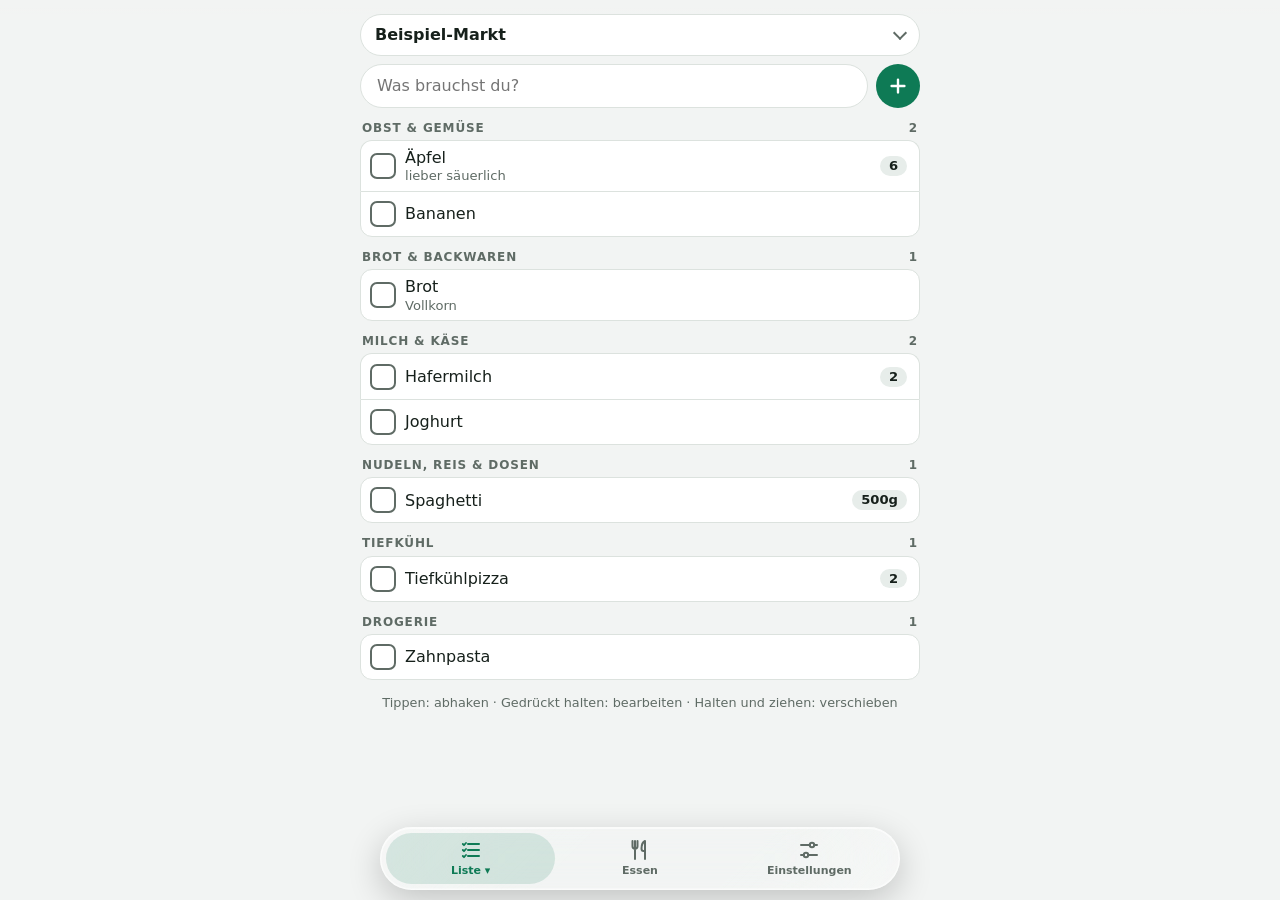
==== index.html @ c5e9ad8a "Weiter geordnet: listen.js, kategorien.js, geschaefte.js aus oberflaeche/ansichten/gesten (nur versc" ====
<!doctype html>
<html lang="de">
<head>
<meta charset="utf-8">
<meta name="viewport" content="width=device-width, initial-scale=1, viewport-fit=cover">
<title>Einkaufsroute</title>
<meta name="theme-color" content="#F2F4F3" media="(prefers-color-scheme: light)">
<meta name="theme-color" content="#0D110F" media="(prefers-color-scheme: dark)">
<meta name="apple-mobile-web-app-capable" content="yes">
<meta name="mobile-web-app-capable" content="yes">
<meta name="apple-mobile-web-app-title" content="Einkauf">
<meta name="apple-mobile-web-app-status-bar-style" content="default">
<link rel="manifest" href="manifest.webmanifest">
<link rel="apple-touch-icon" href="icon-180.png">
<link rel="icon" href="icon.svg" type="image/svg+xml">
<link rel="stylesheet" href="style.css">
<script>/* Darstellung (Hell/Dunkel) sofort setzen, damit nichts aufblitzt */ try { var t = localStorage.getItem("ek_theme"); if (t === "light" || t === "dark") document.documentElement.dataset.theme = t; var a = localStorage.getItem("ek_accent"), r = document.documentElement; if (a) r.dataset.accent = a; if (a === "custom") { var c = JSON.parse(localStorage.getItem("ek_accent_c")); r.style.setProperty("--cust-l", c.l); r.style.setProperty("--cust-d", c.d); r.style.setProperty("--cust-od", c.od); } } catch (e) {}</script>
</head>
<body>
<div id="topcover" aria-hidden="true"></div>
<div class="wrap"><main id="view"></main></div>
<div id="pages"></div>
<nav id="tabbar" aria-label="Bereiche"></nav>
<dialog id="dlg"></dialog>
<!-- Programm in mehreren Dateien. Reihenfolge ist wichtig: grund.js zuerst, start.js als letzte App-Datei, danach sync.js -->
<script src="js/grund.js"></script>
<script src="js/ansichten.js"></script>
<script src="js/oberflaeche.js"></script>
<script src="js/listen.js"></script>
<script src="js/kategorien.js"></script>
<script src="js/geschaefte.js"></script>
<script src="js/gesten.js"></script>
<script src="js/ereignisse.js"></script>
<script src="js/essen.js"></script>
<script src="js/bedienung.js"></script>
<script src="js/listentypen.js"></script>
<script src="js/gruppen.js"></script>
<script src="js/start.js"></script>
<script src="sync.js"></script>
</body>
</html>
---- style.css ----
/* Layout: eine schmale Spalte für das iPhone (375 pt breit). Unten die schwebende Leiste (Liste | Essen | Einstellungen).
   Farben: neutrale Flächen, Grün als Akzent. Hell/Dunkel folgt dem iPhone oder dem Schalter in Einstellungen → Darstellung
   (setzt data-theme="light"/"dark" auf <html>). Bei Farbänderungen auch THEME_BG in app.js und theme-color in index.html anpassen. */
:root {
  --bg: #F2F4F3;
  --surface: #FFFFFF;
  --ink: #16201B;
  --muted: #5F6B65;
  --line: #DCE2DE;
  --soft: #E7EDEA;
  --accent: #0E7A55;
  --on-accent: #FFFFFF;
  --warn: #B3361E;
  --glass: rgba(255, 255, 255, .72);
  --glass-line: rgba(255, 255, 255, .6);
  --font-ui: system-ui, -apple-system, "Segoe UI", Roboto, sans-serif;
  --font-display: ui-rounded, "SF Pro Rounded", system-ui, -apple-system, "Segoe UI", sans-serif;
  --r: 14px;
}
@media (prefers-color-scheme: dark) {
  :root:not([data-theme="light"]) {
    --bg: #0D110F; --surface: #171C19; --ink: #E9EFEB; --muted: #93A29A;
    --line: #29312D; --soft: #1F2622; --accent: #4CD49B; --on-accent: #04261A; --warn: #FF8A72;
    --glass: rgba(30, 36, 33, .66); --glass-line: rgba(255, 255, 255, .08);
    color-scheme: dark;
  }
}
:root[data-theme="dark"] {
  --bg: #0D110F; --surface: #171C19; --ink: #E9EFEB; --muted: #93A29A;
  --line: #29312D; --soft: #1F2622; --accent: #4CD49B; --on-accent: #04261A; --warn: #FF8A72;
  --glass: rgba(30, 36, 33, .66); --glass-line: rgba(255, 255, 255, .08);
  color-scheme: dark;
}

* { box-sizing: border-box; }
body {
  margin: 0;
  background: var(--bg);
  color: var(--ink);
  font: 16px/1.35 var(--font-ui);
  padding-inline: max(16px, env(safe-area-inset-left, 0px)) max(16px, env(safe-area-inset-right, 0px));
  padding-block: calc(env(safe-area-inset-top, 0px) + 12px) calc(28px + env(safe-area-inset-bottom, 0px));
  -webkit-tap-highlight-color: transparent;
}
/* Oberer Rand (Uhrzeit, Akku): eine feste Fläche in Hintergrundfarbe, damit die Liste beim Scrollen
   nicht unter der Statusleiste durchläuft und dort verschwommen wirkt. Unten blendet sie weich aus. */
#topcover {
  position: fixed; top: 0; left: 0; right: 0; z-index: 30; pointer-events: none;
  height: calc(env(safe-area-inset-top, 0px) + 14px);
  background: linear-gradient(var(--bg) calc(100% - 6px), transparent);
}
.wrap { max-width: 560px; margin: 0 auto; }
h2 { font: 700 1.25rem var(--font-display); margin: 0; }
button, input, select { font: inherit; color: inherit; }
button { cursor: pointer; }
:focus-visible { outline: 3px solid var(--accent); outline-offset: 2px; }

/* Kopfzeile der Liste */
.bar { display: flex; align-items: center; gap: 8px; padding: 2px 0 8px; }
.pill {
  flex: 1; min-width: 0; display: flex; align-items: center; gap: 8px; text-align: left;
  background: var(--surface); border: 1px solid var(--line); border-radius: 999px; padding: 9px 14px; font-weight: 600;
}
.pill span { flex: 1; min-width: 0; overflow: hidden; text-overflow: ellipsis; white-space: nowrap; }
.pill::after { content: ""; width: 8px; height: 8px; border-right: 2px solid var(--muted); border-bottom: 2px solid var(--muted); transform: translateY(-2px) rotate(45deg); flex: none; }
.iconbtn {
  width: 42px; height: 42px; flex: none; display: grid; place-items: center; border-radius: 999px;
  background: var(--surface); border: 1px solid var(--line); color: var(--ink);
}
.iconbtn svg, .plus svg { display: block; }

/* Eingabe */
.add { display: flex; gap: 8px; margin: 0 0 4px; }
.add input {
  flex: 1; min-width: 0; font-size: 16px; background: var(--surface); border: 1.5px solid var(--line);
  border-radius: 999px; padding: 10px 16px;
}
.plus { width: 44px; height: 44px; flex: none; border: 0; border-radius: 999px; background: var(--accent); color: var(--on-accent); display: grid; place-items: center; }

/* Liste: Gruppenkopf als dünne Zeile, Zeilen ohne eigene Karten */
.grp { display: flex; align-items: center; gap: 8px; margin: 12px 2px 4px; font-size: .75rem; text-transform: uppercase; letter-spacing: .07em; color: var(--muted); font-weight: 700; }
.grp .gname { flex: 1; min-width: 0; overflow: hidden; text-overflow: ellipsis; white-space: nowrap; }
.grpbtn { width: 100%; background: none; border: 0; padding: 0; text-align: left; font-family: inherit; }
.grpbtn .nozone { color: var(--accent); text-transform: none; letter-spacing: 0; font-size: .8rem; font-weight: 600; }
.grp .cnt { font-variant-numeric: tabular-nums; font-weight: 600; }
.badge {
  display: inline-grid; place-items: center; min-width: 20px; height: 20px; padding: 0 5px; border-radius: 10px;
  background: var(--accent); color: var(--on-accent); font-size: .72rem; font-weight: 700; letter-spacing: 0; font-variant-numeric: tabular-nums;
}
.badge.none { background: var(--line); color: var(--muted); }
.rows { list-style: none; margin: 0; padding: 0; background: var(--surface); border-radius: 12px; border: 1px solid var(--line); overflow: hidden; }
.row {
  display: flex; align-items: center; min-height: 46px; padding-right: 12px; border-top: 1px solid var(--line);
  -webkit-touch-callout: none; -webkit-user-select: none; user-select: none; cursor: pointer;
}
.row:first-child { border-top: 0; }
.row:active { background: var(--soft); }
.chk { width: 44px; height: 44px; flex: none; display: grid; place-items: center; }
.chk::before { content: ""; width: 22px; height: 22px; border-radius: 7px; border: 2px solid var(--muted); display: block; }
.done .chk::before {
  background: var(--accent) url("data:image/svg+xml,%3Csvg xmlns='http://www.w3.org/2000/svg' viewBox='0 0 24 24'%3E%3Cpath d='M6 12.5l4 4 8-9' fill='none' stroke='%23fff' stroke-width='3' stroke-linecap='round' stroke-linejoin='round'/%3E%3C/svg%3E") center/16px no-repeat;
  border-color: var(--accent);
}
.txt { flex: 1; min-width: 0; padding: 6px 0; display: grid; gap: 0; }
.nm { overflow-wrap: anywhere; }
.nt { font-size: .82rem; color: var(--muted); overflow-wrap: anywhere; line-height: 1.25; }
.qty { font-size: .82rem; background: var(--soft); border-radius: 999px; padding: 1px 9px; font-weight: 600; font-variant-numeric: tabular-nums; white-space: nowrap; margin-left: 8px; }
.done .nm { text-decoration: line-through; color: var(--muted); }
.empty { text-align: center; color: var(--muted); padding: 32px 12px; }
.donetoggle { margin-top: 12px; }
.tip { text-align: center; color: var(--muted); font-size: .8rem; margin: 14px 0 0; }

.btn { background: var(--accent); color: var(--on-accent); border: 0; border-radius: 12px; padding: 11px 16px; font-weight: 600; white-space: nowrap; }
.btn.ghost { background: transparent; color: var(--accent); border: 1.5px solid var(--line); }
.btn.danger { background: transparent; color: var(--warn); border: 1.5px solid var(--line); }
.btn.small { padding: 7px 12px; font-size: .88rem; }
.btn[disabled] { opacity: .4; }
.link { background: none; border: 0; color: var(--accent); padding: 8px 0; font-weight: 600; }

/* Läden */
.edhead { display: flex; align-items: center; gap: 8px; padding: 2px 0 8px; }
.edhead input { flex: 1; min-width: 0; font-size: 16px; font-weight: 600; background: var(--surface); border: 1.5px solid var(--line); border-radius: 12px; padding: 8px 12px; }
.edhead h2 { flex: 1; }
.cards { list-style: none; margin: 10px 0; padding: 0; display: grid; gap: 6px; }
.card { width: 100%; text-align: left; display: flex; justify-content: space-between; align-items: center; gap: 12px; background: var(--surface); border: 1px solid var(--line); border-radius: 12px; padding: 12px 14px; }
.card small { color: var(--muted); display: block; }
.card .go { color: var(--accent); font-weight: 700; }
.hint { color: var(--muted); font-size: .85rem; margin: 0; flex: 1; min-width: 0; }
.hint.live { color: var(--accent); font-weight: 600; }
.plan { position: relative; border: 1px solid var(--line); border-radius: 12px; overflow: hidden; background: var(--surface); touch-action: none; }
.plan svg { display: block; width: 100%; height: auto; aspect-ratio: 5 / 4; touch-action: none; -webkit-user-select: none; user-select: none; }
.plan svg.drawing { cursor: crosshair; }
.plan .floor { fill: var(--surface); }
.plan .gridline { stroke: var(--line); fill: none; }
.plan .zl { font-weight: 600; font-family: var(--font-ui); fill: var(--ink); paint-order: stroke; stroke: var(--surface); stroke-linejoin: round; }
.plan .num { font-weight: 700; font-family: var(--font-ui); fill: #fff; text-anchor: middle; dominant-baseline: central; }
.plan .zone { cursor: pointer; -webkit-touch-callout: none; -webkit-user-select: none; user-select: none; }
.plan .handle { fill: var(--surface); stroke: var(--accent); pointer-events: none; }
.zoombar { position: absolute; top: 6px; right: 6px; display: grid; gap: 4px; }
.zoombar button { width: 32px; height: 32px; display: grid; place-items: center; border-radius: 10px; border: 1px solid var(--line); background: var(--surface); color: var(--ink); font-size: 1.15rem; line-height: 1; opacity: .88; }
.planbar { display: flex; align-items: center; gap: 10px; margin: 8px 0; }
.zpanel { background: var(--surface); border: 1px solid var(--line); border-radius: 12px; padding: 10px; margin: 0 0 8px; display: grid; grid-template-columns: minmax(0, 1fr); gap: 8px; }
.zpanel input { width: 100%; min-width: 0; font-size: 16px; font-weight: 600; background: var(--bg); border: 1.5px solid var(--line); border-radius: 10px; padding: 8px 12px; }
.chips { display: flex; flex-wrap: wrap; gap: 6px; }
.chip { background: transparent; border: 1.5px solid var(--line); border-radius: 999px; padding: 4px 10px; font-size: .85rem; }
.chip[aria-pressed="true"] { background: var(--accent); border-color: var(--accent); color: var(--on-accent); font-weight: 600; }
.chip.taken { color: var(--muted); }
.chip small { margin-left: 3px; opacity: .8; }
.actions { display: flex; flex-wrap: wrap; gap: 6px; }
.zlist { list-style: none; margin: 0; padding: 0; display: grid; gap: 4px; }
.zitem { width: 100%; display: flex; align-items: center; gap: 10px; text-align: left; background: var(--surface); border: 1.5px solid var(--line); border-radius: 10px; padding: 7px 10px; }
.zitem[aria-pressed="true"] { border-color: var(--accent); box-shadow: 0 0 0 1px var(--accent); }
.zitem .zn { flex: 1; min-width: 0; display: grid; }
.zitem small { color: var(--muted); overflow: hidden; text-overflow: ellipsis; white-space: nowrap; }

/* Sheets (Dialog am unteren Rand) */
dialog {
  width: min(560px, 100%); max-width: 100%; margin: auto auto 0; border: 0; border-radius: 20px 20px 0 0;
  padding: 10px 16px calc(14px + env(safe-area-inset-bottom, 0px)); background: var(--surface); color: var(--ink);
  box-shadow: 0 -10px 40px rgba(0, 0, 0, .3);
}
dialog::backdrop { background: rgba(8, 20, 14, .45); }
dialog::before { content: ""; display: block; width: 36px; height: 4px; border-radius: 2px; background: var(--line); margin: 0 auto 10px; }
.sheettitle { font-size: .75rem; text-transform: uppercase; letter-spacing: .08em; color: var(--muted); font-weight: 700; padding: 2px 4px 6px; }
.sheetbtn {
  display: flex; justify-content: space-between; align-items: center; width: 100%; padding: 14px 4px; background: none; border: 0;
  border-top: 1px solid var(--line); text-align: left; font-size: 1rem; color: var(--ink);
}
.sheetbtn.on::after { content: "✓"; color: var(--accent); font-weight: 700; }
.sheetbtn.on > small { margin: 0 10px 0 auto; } /* mit Häkchen: Hinweis trotzdem rechts, nicht in der Mitte */
.sheetbtn.accent { color: var(--accent); font-weight: 600; }
.sheetbtn.danger { color: var(--warn); }
.sheetbtn small { color: var(--muted); }
dialog form { display: grid; gap: 8px; }
.field { display: grid; gap: 3px; }
.field > span { font-size: .72rem; text-transform: uppercase; letter-spacing: .08em; color: var(--muted); font-weight: 700; }
.field input, .field select { width: 100%; min-width: 0; font-size: 16px; background: var(--bg); border: 1.5px solid var(--line); border-radius: 10px; padding: 10px 12px; }
.two { display: grid; grid-template-columns: 1fr 2fr; gap: 8px; }
.sheetnote { color: var(--muted); font-size: .8rem; margin: 0; }
dialog .actions { justify-content: space-between; margin-top: 4px; flex-wrap: nowrap; }
dialog .actions .grp2 { display: flex; gap: 8px; }

@media (prefers-reduced-motion: no-preference) {
  .btn, .chip, .zitem, .card, .row { transition: background-color .12s, border-color .12s; }
}
.label { font-size: .72rem; text-transform: uppercase; letter-spacing: .08em; color: var(--muted); font-weight: 700; }

.row.pending { opacity: .6; }
.prow { display: flex; align-items: center; gap: 10px; width: 100%; background: var(--bg); border: 1px solid var(--line); border-radius: 10px; padding: 9px 12px; text-align: left; }
.prow .pl { flex: none; width: 84px; font-size: .72rem; text-transform: uppercase; letter-spacing: .08em; color: var(--muted); font-weight: 700; }
.prow .pv { flex: 1; min-width: 0; overflow: hidden; text-overflow: ellipsis; white-space: nowrap; }
.prow::after { content: "›"; color: var(--muted); font-size: 1.3rem; line-height: 1; }
.prodrow { display: flex; justify-content: space-between; align-items: center; border-top: 1px solid var(--line); padding: 2px 4px; }
.chips.big { gap: 6px; }
.chips.big .chip { padding: 7px 12px; font-size: .9rem; }
.zpanel .actions { flex-wrap: nowrap; }

/* Eintrag bearbeiten: kompakt */
.namerow { display: grid; grid-template-columns: 1fr 96px; gap: 8px; }
.namerow input, .notein { width: 100%; min-width: 0; font-size: 16px; background: var(--bg); border: 1.5px solid var(--line); border-radius: 10px; padding: 10px 12px; }
.namerow .nameinput { font-weight: 600; }
.srow { display: flex; align-items: center; gap: 10px; background: var(--bg); border: 1px solid var(--line); border-radius: 10px; padding: 0 8px 0 12px; }
.srow .pl { flex: none; width: 76px; font-size: .72rem; text-transform: uppercase; letter-spacing: .08em; color: var(--muted); font-weight: 700; }
.srow select { flex: 1; min-width: 0; border: 0; background: transparent; font-size: 16px; padding: 12px 0; color: var(--ink); }
dialog .actions { gap: 8px; }

/* Bereiche sortieren */
.zli { display: flex; align-items: stretch; gap: 6px; }
.zli .zitem { flex: 1; min-width: 0; }
.grab { flex: none; width: 44px; display: grid; place-items: center; color: var(--muted); border-radius: 10px; touch-action: none; cursor: grab; -webkit-user-select: none; user-select: none; }
.zli.dragging { position: relative; z-index: 5; filter: drop-shadow(0 6px 14px rgba(0, 0, 0, .25)); }
.zli.dragging .zitem { border-color: var(--accent); }
dialog form { grid-template-columns: minmax(0, 1fr); }
.srow { min-width: 0; }
.srow select { text-overflow: ellipsis; }

/* Details: Foto, aufklappbarer Bereich, Gesten */
dialog { touch-action: none; max-height: calc(100% - 24px); overflow: auto; overscroll-behavior: contain; }
/* Sheets nie unter die Statusleiste. Ist die Tastatur offen, setzt app.js --kb (Höhe der Tastatur)
   und --vvh (sichtbare Höhe): das Sheet sitzt dann direkt über der Tastatur. */
dialog:not(.viewer) {
  margin-bottom: var(--kb, 0px);
  max-height: calc(var(--vvh, 100dvh) - env(safe-area-inset-top, 0px) - 12px);
  transition: margin-bottom .25s ease;
}
html.kb dialog:not(.viewer) { padding-bottom: 12px; }
html.kb #tabbar { visibility: hidden; }
@media (prefers-reduced-motion: reduce) { dialog:not(.viewer) { transition: none; } }
.thumb { width: 34px; height: 34px; flex: none; border-radius: 8px; object-fit: cover; margin-left: 8px; }
.photo { display: grid; gap: 4px; justify-items: start; }
.photo img { width: 100%; max-height: 150px; object-fit: cover; border-radius: 10px; display: block; }
.expanded .photo img { max-height: var(--phfull, 40vh); }
.photoact { display: flex; gap: 16px; }
.photobtn { cursor: pointer; color: var(--ink); padding-block: 11px; }
.photobtn .pv { flex: 1; min-width: 0; color: var(--muted); }
.more { overflow: hidden; height: 0; margin-top: -8px; }
.expanded .more { height: auto; margin-top: 0; }
.moreinner { display: grid; gap: 8px; grid-template-columns: minmax(0, 1fr); }
.more[inert] .moreinner { opacity: 0; }
.expanded .more .moreinner { opacity: 1; }

.noterow { display: grid; grid-template-columns: minmax(0, 1fr) 46px; gap: 8px; }
.noterow:has(#camBtn[hidden]) { grid-template-columns: minmax(0, 1fr); }
.camlabel { display: grid; place-items: center; border: 1.5px solid var(--line); border-radius: 10px; background: var(--bg); color: var(--accent); cursor: pointer; }

/* Listen in Sheets */
.scrollbox { max-height: 46vh; overflow-y: auto; touch-action: pan-y; overscroll-behavior: contain; border-top: 1px solid var(--line); }
.kwbox { max-height: 28vh; padding: 8px 0; }

/* Autovervollständigung unter dem Eingabefeld: liegt über der Liste, nimmt keinen Platz weg */
.addwrap { position: relative; }
.sugg {
  position: absolute; left: 0; right: 52px; top: 100%; z-index: 20; margin-top: 2px;
  background: var(--surface); border: 1px solid var(--line); border-radius: 14px; overflow: hidden;
  box-shadow: 0 8px 24px rgba(0, 0, 0, .14);
}
.sugg[hidden] { display: none; }
.sg {
  display: flex; align-items: center; gap: 10px; width: 100%; min-height: 44px; padding: 0 14px; text-align: left;
  background: none; border: 0; border-top: 1px solid var(--line);
}
.sg:first-child { border-top: 0; }
.sg:active { background: var(--soft); }
.sgn { flex: 1; min-width: 0; overflow: hidden; text-overflow: ellipsis; white-space: nowrap; }
.sgn b { font-weight: 700; }
.sgtag { flex: none; max-width: 48%; overflow: hidden; text-overflow: ellipsis; white-space: nowrap; font-size: .75rem; color: var(--muted); }
.sgtag.on { color: var(--accent); font-weight: 600; }
.row.flash { animation: rowflash 1.1s ease-out; }
@keyframes rowflash { 0%, 55% { background: var(--soft); } 100% { background: transparent; } }

.srowgo { flex: none; width: 40px; height: 40px; border: 0; background: none; color: var(--accent); font-size: 1.7rem; line-height: 1; border-radius: 10px; }

/* Foto im Vollbild */
.photo img { cursor: zoom-in; }
dialog.viewer { position: fixed; inset: 0; width: 100%; height: 100%; max-width: none; max-height: none; margin: 0; padding: 0; border-radius: 0; background: #000; box-shadow: none; touch-action: none; overflow: hidden; }
dialog.viewer::before { display: none; }
dialog.viewer::backdrop { background: #000; }
.viewer img { width: 100%; height: 100%; object-fit: contain; display: block; }
.vx { position: absolute; top: calc(10px + env(safe-area-inset-top, 0px)); right: 12px; width: 40px; height: 40px; border-radius: 50%; border: 0; background: rgba(255, 255, 255, .18); color: #fff; font-size: 1.6rem; line-height: 1; }

.plantoggle { margin-bottom: 8px; }
.plantoggle.open::after { transform: rotate(90deg); }
.plantoggle .pv { color: var(--muted); }

.bgrow { display: flex; gap: 8px; margin: 6px 0 0; }
.chipbtn { display: grid; place-items: center; width: 36px; height: 36px; border: 1.5px solid var(--line); border-radius: 10px; background: var(--bg); color: var(--accent); font-size: 1.05rem; font-weight: 700; font-style: italic; font-family: Georgia, serif; cursor: pointer; padding: 0; }
.chipbtn svg { font-style: normal; }
.bgrow + .sheetnote { margin: 6px 2px 0; }

.bgadd { display: inline-flex; align-items: center; gap: 8px; height: 36px; padding: 0 12px; border: 1.5px solid var(--line); border-radius: 10px; background: var(--bg); color: var(--accent); font-weight: 600; font-size: .9rem; cursor: pointer; }

.sugg.inl { position: static; margin: -2px 0 10px; box-shadow: none; }

.prowwrap { display: flex; gap: 8px; align-items: stretch; }
.prowwrap .prow { flex: 1; min-width: 0; width: auto; }
.star { flex: none; width: 46px; display: grid; place-items: center; background: var(--bg); border: 1px solid var(--line); border-radius: 10px; font-size: 1.3rem; line-height: 1; color: var(--muted); cursor: pointer; padding: 0; }
.star.on { color: var(--accent); border-color: var(--accent); }
.prowwrap { min-width: 0; }

#toast{position:fixed;inset:auto;left:50%;bottom:calc(var(--kb, 0px) + env(safe-area-inset-bottom) + 18px);transform:translateX(-50%);margin:0;border:0;padding:10px 16px;border-radius:14px;background:#26262b;color:#fff;font-size:14px;line-height:1.3;text-align:center;max-width:calc(100vw - 32px);box-shadow:0 6px 20px rgba(0,0,0,.3)}
#toast:not(:popover-open):not(.fallback){display:none}

.catsearch{margin:0 0 8px}
#catRes .sheetbtn small.on{color:var(--accent,#0f6b4f);font-weight:600}
#catRes .sheetbtn small.muted{color:#8a8a90;font-weight:400}
#catRes .sheetbtn i{font-style:normal;font-weight:600}

.zpanelli{margin:2px 0 6px}
.zpanelli .zpanel{margin:0}
.zlist:has(.dragging) .zpanelli{display:none}

.listpill{flex:0 1 42%}

/* Essen */
.mact{margin:8px 0 10px}
.mtags{margin:0 0 4px}
.chip.on{background:var(--accent);color:var(--on-accent);border-color:var(--accent)}
.mcard{gap:10px}.mcard .mt{flex:1;min-width:0;display:grid;text-align:left}
.mcard small{color:var(--muted);overflow:hidden;text-overflow:ellipsis;white-space:nowrap}
.mthumb{width:44px;height:44px;border-radius:8px;object-fit:cover;flex:none}
.mstep{display:flex;align-items:center;justify-content:center;gap:14px;margin:6px 0 8px}
.mstep.inl{display:inline-flex;gap:8px;margin:0 0 0 6px;vertical-align:middle;text-transform:none;letter-spacing:0}
.mpers{font-weight:600;min-width:6.5em;text-align:center}
.stepbtn{width:40px;height:40px;border-radius:999px;border:1.5px solid var(--line);background:var(--surface);font-size:22px;line-height:1;color:var(--text,inherit)}
.stepbtn.sm{width:32px;height:32px;font-size:18px}
.stepbtn:disabled{opacity:.35}
.mings{list-style:none;margin:0;padding:0;max-height:34vh}
.mrow{display:flex;align-items:center;gap:12px;padding:10px 4px;border-bottom:1px solid var(--line)}
.mrow input{width:22px;height:22px;flex:none;accent-color:var(--accent)}
.mrow .mn{flex:1;min-width:0}.mq{color:var(--muted);font-variant-numeric:tabular-nums}
.basic{color:var(--muted);font-size:12px;border:1px solid var(--line);border-radius:6px;padding:0 5px;margin-left:4px}
.ming{display:flex;align-items:center;gap:8px;padding:6px 0;border-bottom:1px solid var(--line)}.ming .mn{flex:1;min-width:0}
.basicbtn{font-size:13px;padding:2px 9px;border-radius:999px;width:auto;height:auto;font-style:normal;font-family:inherit;font-weight:600;display:inline-block}
.basicbtn.on{background:var(--accent);color:var(--on-accent);border-color:var(--accent)}
.mphoto{display:block;width:100%;max-height:30vh;object-fit:cover;border-radius:12px;margin:0 0 8px}
.mmore{margin-top:10px}.mmore summary{color:var(--muted);padding:6px 0}
.msteps{white-space:pre-wrap;padding:6px 0}
#dlg textarea.notein{width:100%;resize:vertical;font:inherit}
.ming .chipbtn:not(.basicbtn){width:32px;height:32px}

/* Untere Leiste */
.wrap{padding-bottom:calc(76px + env(safe-area-inset-bottom))}
#tabbar{position:fixed;left:0;right:0;bottom:0;z-index:20;display:flex;justify-content:center;background:var(--surface);border-top:1px solid var(--line);padding:6px 8px calc(6px + env(safe-area-inset-bottom))}
#tabbar button{flex:1;max-width:190px;display:grid;justify-items:center;gap:2px;padding:4px 0;background:none;border:0;color:var(--muted);font-size:11px;font-weight:600}
#tabbar button[aria-current="page"]{color:var(--accent)}

.ming .mqty{width:5.2em;flex:none;font-size:16px;padding:6px 8px;border:1.5px solid var(--line);border-radius:10px;background:var(--bg);color:var(--ink);text-align:right}
.ming .mqty:placeholder-shown{border-style:dashed}

.tagplus{min-width:36px;font-weight:700;color:var(--accent);padding:4px 12px}
.tagadd{display:inline-flex;align-items:center;gap:6px}
.tagadd input{width:9em;font-size:16px;padding:4px 10px;border:1.5px solid var(--accent);border-radius:999px;background:var(--bg);color:var(--ink)}
.tagadd .chipbtn{width:32px;height:32px;font-style:normal;font-family:inherit}

.nt.ml{display:flex;align-items:center;gap:4px}.nt.ml svg{flex:none}

.donehead{display:flex;align-items:center;justify-content:space-between;gap:12px;margin-top:12px}
.donehead .donetoggle{margin-top:0}
.clearbtn{color:var(--warn);font-size:.9rem}

#tabbar button span{max-width:100%;overflow:hidden;text-overflow:ellipsis;white-space:nowrap}
#tabbar button{min-width:0}

/* Wischen auf Einträgen */
.row,.swp{position:relative;touch-action:pan-y;transition:transform .18s ease}
.row.swiping,.swp.swiping{transform:translateX(var(--sx,0px));transition:none;z-index:1}
.row::after,.swp::after{content:attr(data-sw);position:absolute;top:0;bottom:0;width:240px;display:none;align-items:center;font-weight:700;color:#fff;font-size:.95rem;opacity:.8}
.row.swiping::after,.swp.swiping::after{display:flex}
.row[data-dir="left"]::after,.swp[data-dir="left"]::after{left:100%;padding-left:16px}
.row[data-dir="right"]::after,.swp[data-dir="right"]::after{right:100%;padding-right:16px;justify-content:flex-end}
.row[data-kind="delete"]::after,.swp[data-kind="delete"]::after{background:#D64533}
.row[data-kind="details"]::after,.row[data-kind="check"]::after,.swp[data-kind="open"]::after,.swp[data-kind="edit"]::after,.swp[data-kind="tolist"]::after{background:var(--accent);color:var(--on-accent)}
.row[data-kind="none"]::after,.swp[data-kind="none"]::after{background:var(--line)}
.row[data-armed="1"]::after,.swp[data-armed="1"]::after{opacity:1}
#toast .toastbtn{margin-left:12px;background:none;border:0;color:#8FE3C2;font:inherit;font-weight:700;padding:2px 4px}

.cards{overflow-x:clip}

.chip.unused{border-style:dashed;color:var(--muted)}

/* ---------- Seiten (Unterseiten von rechts, siehe openPage in app.js) ---------- */
.wrap, .page { touch-action: pan-y; } /* waagerechtes Wischen gehört der App (Wisch-zurück, Einträge) */
.page {
  position: fixed; left: 0; right: 0; top: var(--vvt, 0px); bottom: var(--kb, 0px); z-index: 15;
  overflow-y: auto; overscroll-behavior: contain; background: var(--bg);
  box-shadow: -10px 0 30px rgba(0, 0, 0, .16);
  padding: 0 max(16px, env(safe-area-inset-left, 0px)) calc(92px + env(safe-area-inset-bottom, 0px)) max(16px, env(safe-area-inset-right, 0px));
}
html.kb .page { padding-bottom: 16px; }
.page > * { max-width: 560px; margin-inline: auto; }
.pagehead {
  display: grid; justify-items: start; gap: 2px;
  position: sticky; top: 0; z-index: 2; background: var(--bg);
  padding: calc(env(safe-area-inset-top, 0px) + 4px) 0 10px;
}
.wrap .pagehead { position: static; padding-top: 0; }
.pageback {
  display: inline-flex; align-items: center; gap: 2px; max-width: 100%; min-height: 44px;
  margin-left: -8px; padding: 0 10px 0 2px; background: none; border: 0; border-radius: 10px;
  color: var(--accent); font-weight: 600;
}
.pageback span { overflow: hidden; text-overflow: ellipsis; white-space: nowrap; }
.pageback:active { background: var(--soft); }
.pagetitle { font: 700 1.6rem/1.15 var(--font-display); margin: 0; overflow-wrap: anywhere; }
.edhead .pageback { flex: none; margin-left: -8px; }
.pagebody { display: grid; gap: 8px; grid-template-columns: minmax(0, 1fr); }
.pagebody > .btn { justify-self: start; }
.pagebody .field input, .pagebody .notein, .pagebody .srow, .pagebody .add input { background: var(--surface); }
.pagebody .catsearch { margin: 0; }
.pagebody .sheettitle { padding: 0 4px; }

/* Gruppe von Zeilen auf einer Seite (wie in den iOS-Einstellungen) */
.group { background: var(--surface); border: 1px solid var(--line); border-radius: 12px; overflow: hidden; }
.group[hidden] { display: none; }
.group .sheetbtn { padding: 13px 14px; }
.group .sheetbtn:first-child { border-top: 0; }
.group .sheetbtn:active { background: var(--soft); }
.group > .sheetnote { padding: 12px 14px; }
.pagebody .kwbox { max-height: none; padding: 2px 0; }
.pagebody .mings { max-height: none; overflow: visible; }
.mcard { -webkit-touch-callout: none; -webkit-user-select: none; user-select: none; } /* langes Drücken ohne iOS-Menü */
.mmore #mSteps { display: block; margin-top: 12px; }
.ming .mname { flex: 1; min-width: 0; font-size: 16px; padding: 6px 8px; border: 1.5px solid transparent; border-radius: 10px; background: transparent; color: var(--ink); text-overflow: ellipsis; }
.ming .mname:focus { border-color: var(--line); background: var(--surface); outline: none; }
.sg.kb { background: var(--soft); box-shadow: inset 3px 0 0 var(--accent); } /* mit Pfeiltasten markierter Vorschlag */

/* Einheitliche Kopfzeile in Sheets: Titel links, rechts runder ✕-Knopf (wie iOS 26) */
.sheethead { display: flex; align-items: center; gap: 8px; margin: -8px 0 12px; min-height: 32px; } /* ✕ sitzt 16 px von oben und rechts, wie der Rand links */
.sheethead .sheettitle { flex: 1; min-width: 0; padding: 0; overflow: hidden; text-overflow: ellipsis; white-space: nowrap; }
.sheetdone { flex: none; width: 32px; height: 32px; display: grid; place-items: center; padding: 0; border: 0; border-radius: 50%; background: var(--soft); color: var(--muted); }
.sheetdone:active { background: var(--line); }
#editForm .actions { justify-content: flex-start; }

/* Wisch-zurück auch am Seitenrand der Hauptansicht (dort liegt nur body), z. B. bei Geschäfte */
html, body { touch-action: pan-y; }
/* Nach langem Drücken liegt der Finger noch auf dem neuen Sheet: keine versehentliche Textauswahl.
   In Eingabefeldern bleibt Markieren möglich. */
dialog, .page { -webkit-user-select: none; user-select: none; -webkit-touch-callout: none; }
dialog input, dialog textarea, .page input, .page textarea { -webkit-user-select: text; user-select: text; -webkit-touch-callout: default; }

/* Ziehen zum Aktualisieren: kleiner Kreis oben in der Mitte */
#pull {
  position: fixed; left: 50%; top: calc(env(safe-area-inset-top, 0px) + 4px); z-index: 40; pointer-events: none;
  width: 34px; height: 34px; border-radius: 50%; display: grid; place-items: center;
  background: var(--surface); border: 1px solid var(--line); color: var(--accent); box-shadow: 0 4px 14px rgba(0, 0, 0, .15);
  opacity: 0; transform: translateX(-50%); transition: opacity .2s, transform .2s, background-color .15s;
}
#pull.pulling { transition: none; }
#pull.ready { transition: transform .15s; background: var(--accent); color: var(--on-accent); }
#pull.spin { background: var(--accent); color: var(--on-accent); }
#pull.spin svg { animation: pullspin .9s linear infinite; }
@keyframes pullspin { to { transform: rotate(360deg); } }
@media (prefers-reduced-motion: reduce) { #pull.spin svg { animation: none; } }

/* ---------- Liquid Glass (dezent): schwebende untere Leiste und Sheets ---------- */
#tabbar {
  left: 0; right: 0; margin: 0 auto; width: calc(100% - 24px); max-width: 520px;
  bottom: max(10px, calc(env(safe-area-inset-bottom, 0px) - 10px));
  padding: 5px; border-radius: 999px; border: 1px solid var(--glass-line);
  background: color-mix(in srgb, var(--surface) var(--bar-p, 72%), transparent);
  -webkit-backdrop-filter: blur(var(--bar-blur, 22px)) saturate(1.8); backdrop-filter: blur(var(--bar-blur, 22px)) saturate(1.8);
  box-shadow: 0 8px 30px rgba(0, 0, 0, .16), 0 0 0 .5px var(--line);
}
#tabbar button { border-radius: 999px; padding: 5px 0; }
#tabbar button[aria-current="page"] { background: color-mix(in srgb, var(--accent) 14%, transparent); }
.wrap { padding-bottom: calc(100px + env(safe-area-inset-bottom, 0px)); }
.page { padding-bottom: calc(108px + env(safe-area-inset-bottom, 0px)); }
#toast { bottom: calc(var(--kb, 0px) + env(safe-area-inset-bottom, 0px) + 78px); }
html.kb #toast { bottom: calc(var(--kb, 0px) + 12px); }

dialog:not(.viewer) {
  width: min(560px, calc(100% - 16px)); border-radius: 28px;
  margin-bottom: calc(var(--kb, 0px) + 8px);
  max-height: calc(var(--vvh, 100dvh) - env(safe-area-inset-top, 0px) - 20px);
  padding-bottom: max(14px, calc(env(safe-area-inset-bottom, 0px) - 6px));
  background: color-mix(in srgb, var(--surface) var(--sheet-p, 86%), transparent);
  -webkit-backdrop-filter: blur(var(--sheet-blur, 28px)) saturate(1.6); backdrop-filter: blur(var(--sheet-blur, 28px)) saturate(1.6);
  border: 1px solid var(--glass-line); box-shadow: 0 12px 50px rgba(0, 0, 0, .3);
}
html.kb dialog:not(.viewer) { padding-bottom: 14px; }
dialog::backdrop { background: rgba(0, 0, 0, .32); }

/* Akzentfarbe (Einstellungen → Darstellung): data-accent auf <html>. Je Farbe hell und dunkel. */
:root[data-accent="blau"] { --accent: #1F6BCF; --on-accent: #FFFFFF; }
@media (prefers-color-scheme: dark) { :root:not([data-theme="light"])[data-accent="blau"] { --accent: #6AA8FF; --on-accent: #04172E; } }
:root[data-theme="dark"][data-accent="blau"] { --accent: #6AA8FF; --on-accent: #04172E; }
:root[data-accent="lila"] { --accent: #7A4FD0; --on-accent: #FFFFFF; }
@media (prefers-color-scheme: dark) { :root:not([data-theme="light"])[data-accent="lila"] { --accent: #B79BFF; --on-accent: #1E0E40; } }
:root[data-theme="dark"][data-accent="lila"] { --accent: #B79BFF; --on-accent: #1E0E40; }
:root[data-accent="orange"] { --accent: #C25A00; --on-accent: #FFFFFF; }
@media (prefers-color-scheme: dark) { :root:not([data-theme="light"])[data-accent="orange"] { --accent: #FFA552; --on-accent: #2E1500; } }
:root[data-theme="dark"][data-accent="orange"] { --accent: #FFA552; --on-accent: #2E1500; }
:root[data-accent="pink"] { --accent: #C2306B; --on-accent: #FFFFFF; }
@media (prefers-color-scheme: dark) { :root:not([data-theme="light"])[data-accent="pink"] { --accent: #FF7FAE; --on-accent: #3A0A1D; } }
:root[data-theme="dark"][data-accent="pink"] { --accent: #FF7FAE; --on-accent: #3A0A1D; }
.swatches { display: flex; flex-wrap: wrap; gap: 12px; padding: 14px; }
.swatch { width: 44px; height: 44px; border-radius: 50%; border: 0; padding: 0; background: var(--c); display: grid; place-items: center; color: #fff; box-shadow: inset 0 0 0 1px rgba(0,0,0,.08); }
.swatch[aria-pressed="true"] { box-shadow: 0 0 0 3px var(--surface), 0 0 0 5px var(--c); }
/* Eigene Akzentfarbe: Werte für hell/dunkel berechnet app.js (lesbar gemacht) und setzt sie als --cust-* auf <html> */
:root[data-accent="custom"] { --accent: var(--cust-l); --on-accent: #FFFFFF; }
@media (prefers-color-scheme: dark) { :root:not([data-theme="light"])[data-accent="custom"] { --accent: var(--cust-d); --on-accent: var(--cust-od); } }
:root[data-theme="dark"][data-accent="custom"] { --accent: var(--cust-d); --on-accent: var(--cust-od); }
.swatch.custom { position: relative; overflow: hidden; background: conic-gradient(#f33, #fc3, #3c6, #3cf, #36f, #c3f, #f33); cursor: pointer; }
.swatch.custom input { position: absolute; inset: 0; width: 100%; height: 100%; opacity: 0; border: 0; padding: 0; cursor: pointer; }
.swatch.custom .dot { width: 30px; height: 30px; border-radius: 50%; display: grid; place-items: center; color: #fff; pointer-events: none; }
.swatch.on { box-shadow: 0 0 0 3px var(--surface), 0 0 0 5px var(--c, var(--accent)); }
/* Glas-Stärke (Einstellungen → Darstellung → Glas): app.js setzt --bar-p/--bar-blur/--sheet-p/--sheet-blur. Heller Rand oben wie bei echtem Glas. */
#tabbar { box-shadow: 0 8px 30px rgba(0, 0, 0, .16), 0 0 0 .5px var(--line), inset 0 1px 0 var(--glass-line); }
.glassrow { display: flex; align-items: center; gap: 12px; padding: 12px 14px; }
.glassrow input { flex: 1; accent-color: var(--accent); }
.glassrow output { min-width: 3.2em; text-align: right; font-variant-numeric: tabular-nums; font-weight: 600; }
dialog::backdrop { background: rgba(0, 0, 0, var(--dim, .32)); }
dialog:not(.viewer) .notein, dialog:not(.viewer) .field input, dialog:not(.viewer) .namerow input, dialog:not(.viewer) .srow,
dialog:not(.viewer) .camlabel, dialog:not(.viewer) .btn.danger, dialog:not(.viewer) .btn.ghost, dialog:not(.viewer) .prow {
  background: color-mix(in srgb, var(--bg) var(--field-p, 100%), transparent);
}
/* Mehr Teile im Sheet folgen der Glas-Stärke (Essen: ± Knöpfe, Zutatenliste, Haken) */
dialog:not(.viewer) .stepbtn, dialog:not(.viewer) .chipbtn, dialog:not(.viewer) .chip, dialog:not(.viewer) .bgadd {
  background: color-mix(in srgb, var(--surface) var(--field-p, 100%), transparent);
}
dialog:not(.viewer) .mrow input { opacity: .95; }

/* Glas-Eindruck (Nachahmung von Liquid Glass; echte Lichtbrechung kann Safari nicht):
   schräger Lichtreflex über der Fläche, helle Lichtkante oben, feine Kante unten, weicher Schatten. */
:root { --glass-hi-0: rgba(255, 255, 255, .55); --glass-sheen-0: rgba(255, 255, 255, .28); }
:root { --glass-hi: color-mix(in srgb, var(--glass-hi-0) var(--sheen-p, 100%), transparent); --glass-sheen: color-mix(in srgb, var(--glass-sheen-0) var(--sheen-p, 100%), transparent); }
@media (prefers-color-scheme: dark) { :root:not([data-theme="light"]) { --glass-hi-0: rgba(255, 255, 255, .16); --glass-sheen-0: rgba(255, 255, 255, .07); } }
:root[data-theme="dark"] { --glass-hi-0: rgba(255, 255, 255, .16); --glass-sheen-0: rgba(255, 255, 255, .07); }
#tabbar, dialog:not(.viewer) {
  background-image: linear-gradient(135deg, var(--glass-sheen) 0%, transparent 38%, transparent 68%, var(--glass-sheen) 100%);
  box-shadow: inset 0 1px 0 var(--glass-hi), inset 0 -1px 0 color-mix(in srgb, var(--glass-hi) 40%, transparent),
    inset 0 0 0 .5px color-mix(in srgb, var(--glass-hi) 50%, transparent), 0 10px 34px rgba(0, 0, 0, .2);
}
#tabbar { background-color: color-mix(in srgb, var(--surface) var(--bar-p, 72%), transparent); }
dialog:not(.viewer) { background-color: color-mix(in srgb, var(--surface) var(--sheet-p, 86%), transparent); }
.stepbtn { display: inline-grid; place-items: center; padding: 0; vertical-align: middle; } .stepbtn svg { display: block; } .stepbtn.sm svg { width: 15px; height: 15px; }
/* Ausblenden am Rand scrollbarer Listen (app.js setzt more-t / more-b) */
.scrollbox { --ft: 0px; --fb: 0px; -webkit-mask-image: linear-gradient(to bottom, transparent 0, #000 var(--ft), #000 calc(100% - var(--fb)), transparent 100%); mask-image: linear-gradient(to bottom, transparent 0, #000 var(--ft), #000 calc(100% - var(--fb)), transparent 100%); }
.scrollbox.more-b { --fb: 44px; }
.scrollbox.more-t { --ft: 24px; }
/* Essen-Sheet: Knöpfe in einer Reihe, Zutaten bekommen mehr Platz */
.mealacts { flex-wrap: nowrap; }
.mealacts #mAddBtn { flex: 1; min-width: 0; overflow: hidden; text-overflow: ellipsis; }
.diceBtn { flex: none; display: grid; place-items: center; padding: 0 12px; }
.mealacts { margin-top: 10px; }
/* Würfel wackelt beim Neu-Würfeln */
.diceBtn svg { display: block; }
.diceBtn.roll svg { animation: diceroll .6s cubic-bezier(.3, .7, .3, 1); }
@keyframes diceroll { 0% { transform: rotate(0) scale(1); } 20% { transform: rotate(-28deg) scale(1.15); } 45% { transform: rotate(22deg) scale(1.1); } 65% { transform: rotate(-12deg); } 85% { transform: rotate(5deg); } 100% { transform: rotate(0) scale(1); } }
@media (prefers-reduced-motion: reduce) { .diceBtn.roll svg { animation: none; } }
/* Essen-Sheet: nicht das Sheet scrollt, sondern nur die Zutatenliste; sie füllt den Platz bis unten */
dialog[open]:has(> .mings) { display: flex; flex-direction: column; overflow: hidden; }
dialog:has(> .mings) > * { flex: none; }
dialog > .mings { flex: 1 1 auto; min-height: 0; max-height: none; overflow-y: auto; }
/* Essen-Sheet (Stand nach Test): höchstens 60 % der Bildschirmhöhe, Knöpfe unter der Liste,
   unten blenden etwa 1,5 Zeilen weich aus */
dialog[open]:has(> .mings) { max-height: min(60dvh, calc(var(--vvh, 100dvh) - env(safe-area-inset-top, 0px) - 20px)); }
dialog > .mings { padding-bottom: 0; }
dialog > .mings.more-b { --fb: 96px; }
dialog:not(.viewer) .mealacts .btn.ghost { background: color-mix(in srgb, var(--surface) 92%, transparent); }
/* Essen-Sheet hochgezogen: groß (90 %), oben bleibt ein Streifen frei */
dialog.tall[open]:has(> .mings) { max-height: min(90dvh, calc(var(--vvh, 100dvh) - env(safe-area-inset-top, 0px) - 20px)); }
/* Solange der Finger nach langem Drücken noch liegt: keine Textauswahl, Eingabefelder reagieren nicht (app.js: holdAfterLongPress) */
html.lphold, html.lphold * { -webkit-user-select: none !important; user-select: none !important; -webkit-touch-callout: none !important; }
html.lphold input, html.lphold textarea, html.lphold select { pointer-events: none; }
/* Abbild einer Ansicht für Übergänge bei Geschäfte/Editor (app.js: wrapGhost). Liegt unter (Standard) oder über (top) der echten Ansicht. */
.wrapghost {
  position: fixed; inset: 0; z-index: 0; overflow: hidden; pointer-events: none; background: var(--bg);
  padding: calc(env(safe-area-inset-top, 0px) + 12px) max(16px, env(safe-area-inset-right, 0px)) 0 max(16px, env(safe-area-inset-left, 0px));
}
.wrapghost.top { z-index: 14; box-shadow: -10px 0 30px rgba(0, 0, 0, .16); }
.wrapghost .wrap { padding-bottom: 0; }
/* Echte Ansicht, solange sie über einem Abbild gleitet: deckend und über die ganze Breite */
.wrap.slide { position: relative; z-index: 1; background: var(--bg); min-height: 100vh; margin: 0 -16px; padding-left: 16px; padding-right: 16px; max-width: none; box-shadow: -10px 0 30px rgba(0, 0, 0, .16); }
/* Kategorien sortieren: Zeile mit Griff rechts (Einstellungen → Kategorien) */
.catrow { display: flex; align-items: stretch; border-top: 1px solid var(--line); background: var(--surface); }
.catrow:first-child { border-top: 0; }
.catrow .sheetbtn { flex: 1; min-width: 0; border-top: 0; }
.catrow .grab { width: 46px; border-radius: 0; }
.catrow .nograb { cursor: default; }
.catrow.dragging { position: relative; z-index: 5; box-shadow: 0 8px 24px rgba(0, 0, 0, .22); border-radius: 12px; }
.group:has(.dragging) { overflow: visible; }

/* Wackelmodus (Sortieren nach langem Drücken): Zeilen wackeln leicht, Ziehen verschiebt sie */
@keyframes wiggle { from { transform: rotate(-.45deg) translateX(-.5px); } to { transform: rotate(.45deg) translateX(.5px); } }
.wiggle > .catrow:not(.dragging):not([data-key="sonst"]), .wiggle > .zli:not(.dragging) { animation: wiggle .2s ease-in-out infinite alternate; }
.wiggle > :nth-child(2n):not(.dragging) { animation-delay: -.1s; }
.wiggle > .catrow:not([data-key="sonst"]), .wiggle > .zli { touch-action: pan-y; cursor: grab; -webkit-user-select: none; user-select: none; }
.wiggle > .catrow[data-key="sonst"] { opacity: .55; }
.wiggle .sheetbtn small { visibility: hidden; } /* „›“ und Zahl ausblenden: Antippen öffnet gerade nichts */
@media (prefers-reduced-motion: reduce) {
  .wiggle > .catrow:not([data-key="sonst"]), .wiggle > .zli { animation: none; outline: 1.5px dashed var(--accent); outline-offset: -3px; }
}
.wigglebar { display: flex; align-items: center; justify-content: space-between; gap: 10px; margin: 6px 4px; color: var(--accent); font-weight: 600; font-size: .9rem; }
/* Kategorien: immer einzelne Karten (wie die Bereiche), damit der Wackelmodus gleich aussieht */
#catRows { display: grid; gap: 6px; background: none; border: 0; overflow: visible; }
#catRows > .catrow { border: 1px solid var(--line); border-radius: 12px; overflow: hidden; }
/* Einheitlicher Abstand zwischen Karten in allen Listen (Einstellungen, Geschäfte, Essen, Kategorien, Bereiche) */
:root { --list-gap: 4px; }
.cards, .zlist, #catRows { gap: var(--list-gap); }

/* ---------- Querformat auf dem Handy: wenig Höhe, also alles flacher ---------- */
@media (orientation: landscape) and (max-height: 520px) {
  /* Leiste: flach, Symbol neben dem Text, schmaler */
  #tabbar { max-width: 420px; padding: 3px; bottom: max(6px, calc(env(safe-area-inset-bottom, 0px) - 14px)); }
  #tabbar button { display: flex; align-items: center; justify-content: center; gap: 6px; padding: 6px 0; font-size: 12px; }
  #tabbar button svg { width: 20px; height: 20px; }
  .wrap { padding-bottom: calc(64px + env(safe-area-inset-bottom, 0px)); }
  .page { padding-bottom: calc(72px + env(safe-area-inset-bottom, 0px)); }
  #toast { bottom: calc(var(--kb, 0px) + env(safe-area-inset-bottom, 0px) + 58px); }
  /* Seiten: kleinere Kopfzeile */
  .pagehead { padding-bottom: 4px; }
  .pagetitle { font-size: 1.3rem; }
  .pageback { min-height: 36px; }
  /* Sheets dürfen fast die ganze Höhe nutzen (auch das Essen-Sheet) */
  dialog:not(.viewer), dialog[open]:has(> .mings), dialog.tall[open]:has(> .mings) { max-height: calc(var(--vvh, 100dvh) - 12px); }
  dialog:not(.viewer) { margin-bottom: calc(var(--kb, 0px) + 6px); }
  /* Grundriss nicht höher als der Bildschirm */
  .plan svg { width: auto; max-width: 100%; max-height: calc(100dvh - 130px); margin: 0 auto; }
}
/* Kleiner Gruppen-Hinweis (z. B. „👥 Einkauf · …“) bei Listen und Geschäften: schlichter Text, bündig */
.gtag { white-space: nowrap; }
.gtag svg { width: 1.15em; height: 1.15em; margin-right: 3px; vertical-align: -.2em; }
/* Unauffällige Gruppen-Auswahl (Essen): Symbol + Auswahl ohne Kasten */
.gline { display: flex; align-items: center; gap: 8px; margin: 14px 2px 0; color: var(--muted); }
.gline svg { flex: none; }
.gline select { flex: 0 1 auto; min-width: 0; border: 0; background: transparent; font-size: 16px; padding: 6px 4px 6px 0; color: var(--muted); text-overflow: ellipsis; }
form .gline { margin: 0 2px 10px; }
.srow:has(#catGroupSel) .pl { width: auto; white-space: nowrap; } /* „Stichwörter von“ nicht umbrechen */
.acct > .sheetnote { padding: 0; } /* Kontokarte: Status nicht extra einrücken */
/* Personen-Symbol überall dort, wo es um Gruppen geht (Auswahlfelder, Gruppenliste im Konto) */
.gpl { display: inline-flex; align-items: center; gap: 5px; }
.gpl svg { flex: none; width: 15px; height: 15px; }
.gname { display: inline-flex; align-items: center; gap: 10px; min-width: 0; }
.gname svg { flex: none; color: var(--muted); }
/* Einfache Liste: eine einzige Reihe (Einträge + Abschnitts-Köpfe), sieht aber aus wie eine Karte je Abschnitt */
.bar[hidden] { display: none; }
.srows { list-style: none; margin: 0; padding: 0; }
.srows > .row { background: var(--surface); border: 1px solid var(--line); border-bottom: 0; transition: transform .15s ease, box-shadow .15s ease; }
.srows > .row:first-child, .srows > .secli + .row { border-radius: 12px 12px 0 0; }
.srows > .row:last-child, .srows > .row:has(+ .secli) { border-bottom: 1px solid var(--line); border-bottom-left-radius: 12px; border-bottom-right-radius: 12px; }
.srows > .secli { cursor: pointer; -webkit-user-select: none; user-select: none; -webkit-touch-callout: none; }
.secbtn.on, .secbtn.on .gname { color: var(--accent); }
.secempty { margin: 0 2px; padding: 10px 12px; border: 1px dashed var(--line); border-radius: 12px; color: var(--muted); font-size: .85rem; list-style: none; }
.addsec { display: block; margin-top: 10px; }
/* Gedrückt halten: Eintrag hebt sich leicht an */
.srows > .row.lifted { transform: scale(1.02); box-shadow: 0 8px 22px rgba(0, 0, 0, .28); position: relative; z-index: 2; border-radius: 12px; border-bottom: 1px solid var(--line); }
/* Wackelmodus */
.wiggle > .row:not(.dragging) { animation: wiggle .2s ease-in-out infinite alternate; }
.wiggle > .row { touch-action: pan-y; cursor: grab; }
.wiggle > .row.dragging { position: relative; z-index: 2; transition: none; box-shadow: 0 8px 22px rgba(0, 0, 0, .28); border-radius: 12px; border-bottom: 1px solid var(--line); }
@media (prefers-reduced-motion: reduce) { .wiggle > .row { animation: none; } }
/* Favoriten bei Essen (Tag „★“) */
.favmark { color: var(--accent); margin-right: 5px; }
.favchip { font-size: 1rem; line-height: 1; min-width: 40px; }
.favbtn { margin-left: 8px; padding: 2px 6px; border: 0; background: none; color: var(--muted); font-size: 1.35rem; line-height: 1; vertical-align: -2px; text-transform: none; letter-spacing: 0; cursor: pointer; }
.favbtn.on { color: var(--accent); }
/* Sortieren in Listen: „Ziehen zum Sortieren / Fertig“ schwebt immer über der Tab-Leiste (auch in langen Listen sichtbar) */
.wigglebar.floatbar {
  position: fixed; z-index: 19; left: 0; right: 0; margin: 0 auto; width: calc(100% - 24px); max-width: 520px; box-sizing: border-box;
  bottom: calc(max(10px, calc(env(safe-area-inset-bottom, 0px) - 10px)) + 72px);
  padding: 6px 6px 6px 18px; border-radius: 999px; border: 1px solid var(--glass-line, var(--line));
  background: color-mix(in srgb, var(--surface) var(--bar-p, 72%), transparent);
  -webkit-backdrop-filter: blur(var(--bar-blur, 22px)) saturate(1.8); backdrop-filter: blur(var(--bar-blur, 22px)) saturate(1.8);
  box-shadow: 0 8px 30px rgba(0, 0, 0, .16), 0 0 0 .5px var(--line);
}
.wigglebar.floatbar .btn { border-radius: 999px; }
.srows.wiggle { margin-bottom: 64px; } /* Platz, damit der letzte Eintrag nicht unter der Leiste liegt */
@media (orientation: landscape) and (max-height: 520px) {
  .wigglebar.floatbar { max-width: 420px; bottom: calc(max(6px, calc(env(safe-area-inset-bottom, 0px) - 14px)) + 50px); }
}
/* Hinweis (z. B. „Rückgängig“ nach dem Verschieben) über die schwebende Sortier-Leiste setzen */
body:has(.floatbar) #toast { bottom: calc(var(--kb, 0px) + env(safe-area-inset-bottom, 0px) + 140px); }
@media (orientation: landscape) and (max-height: 520px) { body:has(.floatbar) #toast { bottom: calc(env(safe-area-inset-bottom, 0px) + 108px); } }
.wigglebar.floatbar { background: color-mix(in srgb, var(--surface) min(100%, calc(var(--bar-p, 72%) + 18%)), transparent); } /* etwas deckender als die Tab-Leiste: Text bleibt lesbar */
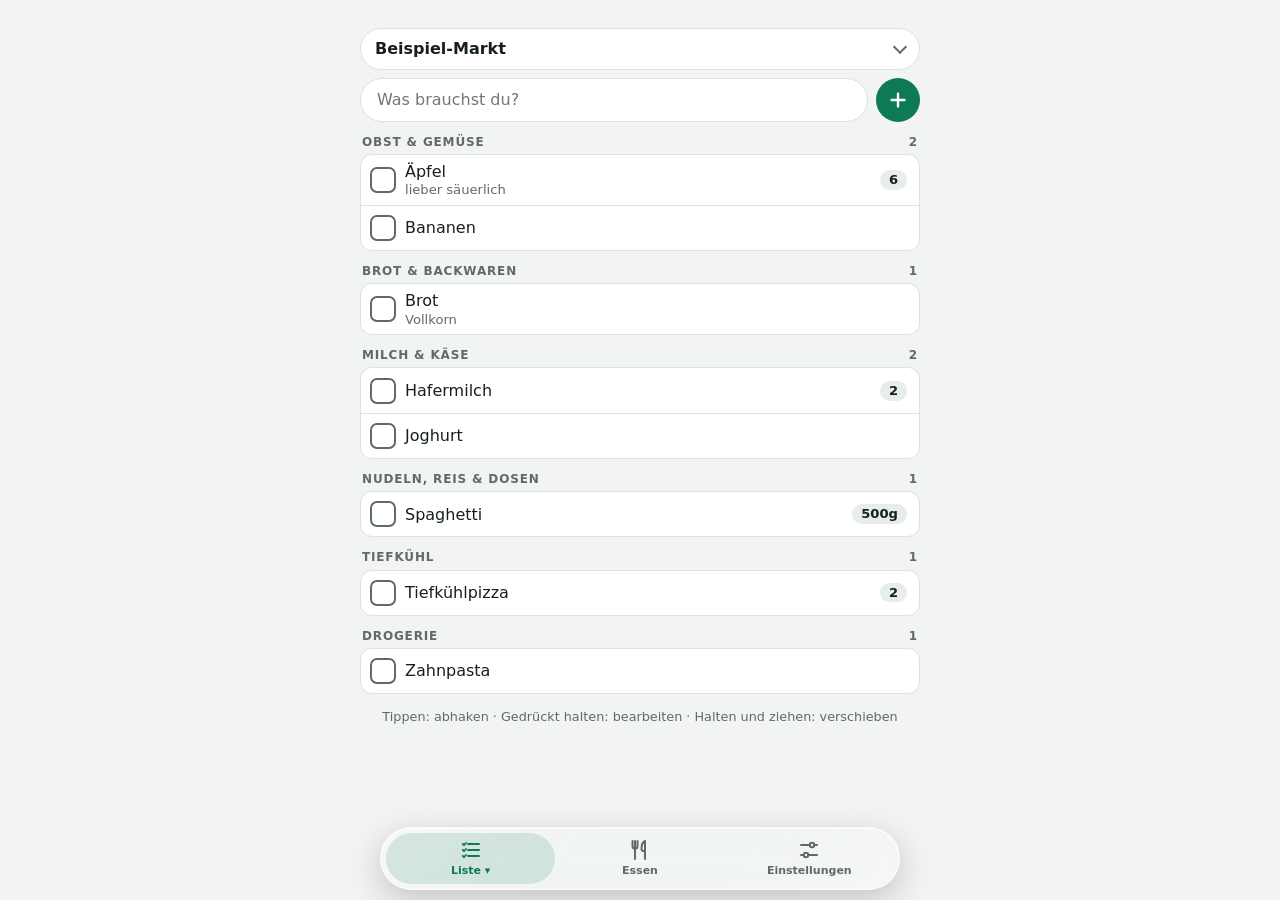
==== commit 752b707e: "Kaufhistorie: Abhaken wird gemerkt (je Gruppe, Art „hist“), „Vielleicht fällig“ über der Einkaufslis" ====
--- a/index.html
+++ b/index.html
@@ -35,6 +35,9 @@
 <script src="js/bedienung.js"></script>
 <script src="js/listentypen.js"></script>
 <script src="js/gruppen.js"></script>
+<script src="js/hilfe.js"></script>
+<script src="js/spass.js"></script>
+<script src="js/historie.js"></script>
 <script src="js/start.js"></script>
 <script src="sync.js"></script>
 </body>
--- a/style.css
+++ b/style.css
@@ -39,15 +39,17 @@
   color: var(--ink);
   font: 16px/1.35 var(--font-ui);
   padding-inline: max(16px, env(safe-area-inset-left, 0px)) max(16px, env(safe-area-inset-right, 0px));
-  padding-block: calc(env(safe-area-inset-top, 0px) + 12px) calc(28px + env(safe-area-inset-bottom, 0px));
+  padding-block: calc(env(safe-area-inset-top, 0px) + 26px) calc(28px + env(safe-area-inset-bottom, 0px));
   -webkit-tap-highlight-color: transparent;
 }
-/* Oberer Rand (Uhrzeit, Akku): eine feste Fläche in Hintergrundfarbe, damit die Liste beim Scrollen
-   nicht unter der Statusleiste durchläuft und dort verschwommen wirkt. Unten blendet sie weich aus. */
+/* Oberer Rand (Uhrzeit, Akku): früher eine Fläche in Hintergrundfarbe gegen das Durchscheinen beim Scrollen.
+   Heute unsichtbar, weil iOS 26 dort selbst einen weichen Glas-Effekt zeichnet (die Fläche wirkte wie ein Balken).
+   Der Inhalt beginnt beim Start 26px unter der Statusleiste: iOS färbt die Statusleiste nach dem, was direkt
+   darunter liegt (das blaue + schimmerte sonst oben rechts durch). */
 #topcover {
   position: fixed; top: 0; left: 0; right: 0; z-index: 30; pointer-events: none;
-  height: calc(env(safe-area-inset-top, 0px) + 14px);
-  background: linear-gradient(var(--bg) calc(100% - 6px), transparent);
+  height: calc(env(safe-area-inset-top, 0px) + 14px); /* 14px: siehe gesten.js (Höhe der Statusleiste) */
+  background: none; /* unsichtbar: iOS 26 zeichnet unter der Statusleiste selbst einen weichen Glas-Effekt. Das Element bleibt, weil gesten.js daraus die Höhe der Statusleiste abliest. */
 }
 .wrap { max-width: 560px; margin: 0 auto; }
 h2 { font: 700 1.25rem var(--font-display); margin: 0; }
@@ -391,7 +393,7 @@
 .pagehead {
   display: grid; justify-items: start; gap: 2px;
   position: sticky; top: 0; z-index: 2; background: var(--bg);
-  padding: calc(env(safe-area-inset-top, 0px) + 4px) 0 10px;
+  padding: calc(env(safe-area-inset-top, 0px) + 18px) 0 10px; /* Abstand zur Statusleiste, wie die Hauptansicht (siehe #topcover) */
 }
 .wrap .pagehead { position: static; padding-top: 0; }
 .pageback {
@@ -566,7 +568,7 @@
 /* Abbild einer Ansicht für Übergänge bei Geschäfte/Editor (app.js: wrapGhost). Liegt unter (Standard) oder über (top) der echten Ansicht. */
 .wrapghost {
   position: fixed; inset: 0; z-index: 0; overflow: hidden; pointer-events: none; background: var(--bg);
-  padding: calc(env(safe-area-inset-top, 0px) + 12px) max(16px, env(safe-area-inset-right, 0px)) 0 max(16px, env(safe-area-inset-left, 0px));
+  padding: calc(env(safe-area-inset-top, 0px) + 26px) max(16px, env(safe-area-inset-right, 0px)) 0 max(16px, env(safe-area-inset-left, 0px));
 }
 .wrapghost.top { z-index: 14; box-shadow: -10px 0 30px rgba(0, 0, 0, .16); }
 .wrapghost .wrap { padding-bottom: 0; }
@@ -673,3 +675,44 @@
 body:has(.floatbar) #toast { bottom: calc(var(--kb, 0px) + env(safe-area-inset-bottom, 0px) + 140px); }
 @media (orientation: landscape) and (max-height: 520px) { body:has(.floatbar) #toast { bottom: calc(env(safe-area-inset-bottom, 0px) + 108px); } }
 .wigglebar.floatbar { background: color-mix(in srgb, var(--surface) min(100%, calc(var(--bar-p, 72%) + 18%)), transparent); } /* etwas deckender als die Tab-Leiste: Text bleibt lesbar */
+/* Hilfe: Themen zum Aufklappen, Schalter „Hinweise anzeigen“ */
+.helplist { display: grid; gap: 6px; margin-top: 12px; }
+.helpsec { background: var(--surface); border: 1px solid var(--line); border-radius: 12px; }
+.helpsec > summary { display: flex; align-items: center; gap: 10px; padding: 14px; font-weight: 600; cursor: pointer; list-style: none; }
+.helpsec > summary::-webkit-details-marker { display: none; }
+.helpsec > summary::after { content: "›"; margin-left: auto; color: var(--muted); font-size: 1.2rem; transition: transform .2s ease; }
+.helpsec[open] > summary::after { transform: rotate(90deg); }
+.helpsec > summary svg { flex: none; color: var(--muted); }
+.helpbody { padding: 0 14px 12px; color: var(--ink); font-size: .95rem; line-height: 1.45; }
+.helpbody p { margin: 0 0 8px; }
+.helpbody ul, .helpbody ol { margin: 0 0 8px; padding-left: 20px; }
+.helpbody li { margin: 0 0 6px; }
+.helpbody svg { width: 1.1em; height: 1.1em; vertical-align: -.2em; color: var(--muted); }
+.swrow { display: flex; align-items: center; gap: 12px; cursor: pointer; }
+.swrow > span { flex: 1; min-width: 0; display: grid; }
+.swrow small { color: var(--muted); font-size: .8rem; }
+.swrow input { flex: none; width: 44px; height: 26px; accent-color: var(--accent); }
+/* Hinweise aus: Bedienhinweise verschwinden (im Grundriss nur unsichtbar, damit „+ Bereich“ an seinem Platz bleibt) */
+.notips .tip.bedien { display: none; }
+.notips .hint.bedien { visibility: hidden; }
+/* Stern im Essen-Sheet: beim Öffnen landet der Fokus dort, Safari zeigte das als Textauswahl (zwei Striche) an */
+.sheethead .sheettitle, .favbtn { -webkit-user-select: none; user-select: none; -webkit-touch-callout: none; -webkit-tap-highlight-color: transparent; }
+.favbtn:focus { outline: none; }
+.favbtn:focus-visible { outline: 2px solid var(--accent); outline-offset: 2px; border-radius: 8px; }
+/* Kleine Späße: Konfetti über allem, ohne Klicks abzufangen; Statistik-Kacheln */
+.confetti { position: fixed; inset: 0; width: 100vw; height: 100vh; pointer-events: none; z-index: 9999; }
+.statgrid { display: grid; grid-template-columns: repeat(3, 1fr); gap: 6px; }
+.stat { background: var(--surface); border: 1px solid var(--line); border-radius: 12px; padding: 12px 8px; text-align: center; display: grid; gap: 2px; }
+.stat b { font-size: 1.5rem; color: var(--accent); font-variant-numeric: tabular-nums; }
+.stat span { font-size: .78rem; color: var(--muted); }
+p.tip[data-act="vertap"] { cursor: default; -webkit-user-select: none; user-select: none; }
+.swrow .funicon { font-size: 1.4rem; line-height: 1; }
+.srows > .row:first-child { margin-top: 12px; } /* einfache Liste ohne Abschnitt oben: gleicher Abstand zur Eingabe wie mit Überschrift */
+/* „Vielleicht fällig“ (Kaufhistorie) über der Einkaufsliste */
+.duebar { margin: 12px 0 0; }
+.duelabel { display: block; margin: 0 2px 6px; font-size: .75rem; text-transform: uppercase; letter-spacing: .07em; color: var(--muted); font-weight: 700; }
+.duechips { display: flex; flex-wrap: wrap; gap: 6px; }
+.duechip { display: inline-flex; align-items: stretch; border: 1.5px dashed var(--accent); border-radius: 12px; overflow: hidden; background: var(--surface); }
+.dueadd { display: grid; gap: 0; text-align: left; border: 0; background: none; padding: 6px 4px 6px 12px; color: var(--ink); font-weight: 600; font-size: .95rem; line-height: 1.2; }
+.dueadd small { color: var(--muted); font-weight: 500; font-size: .75rem; }
+.duex { border: 0; background: none; color: var(--muted); font-size: 1.15rem; padding: 0 12px 0 8px; min-width: 36px; }
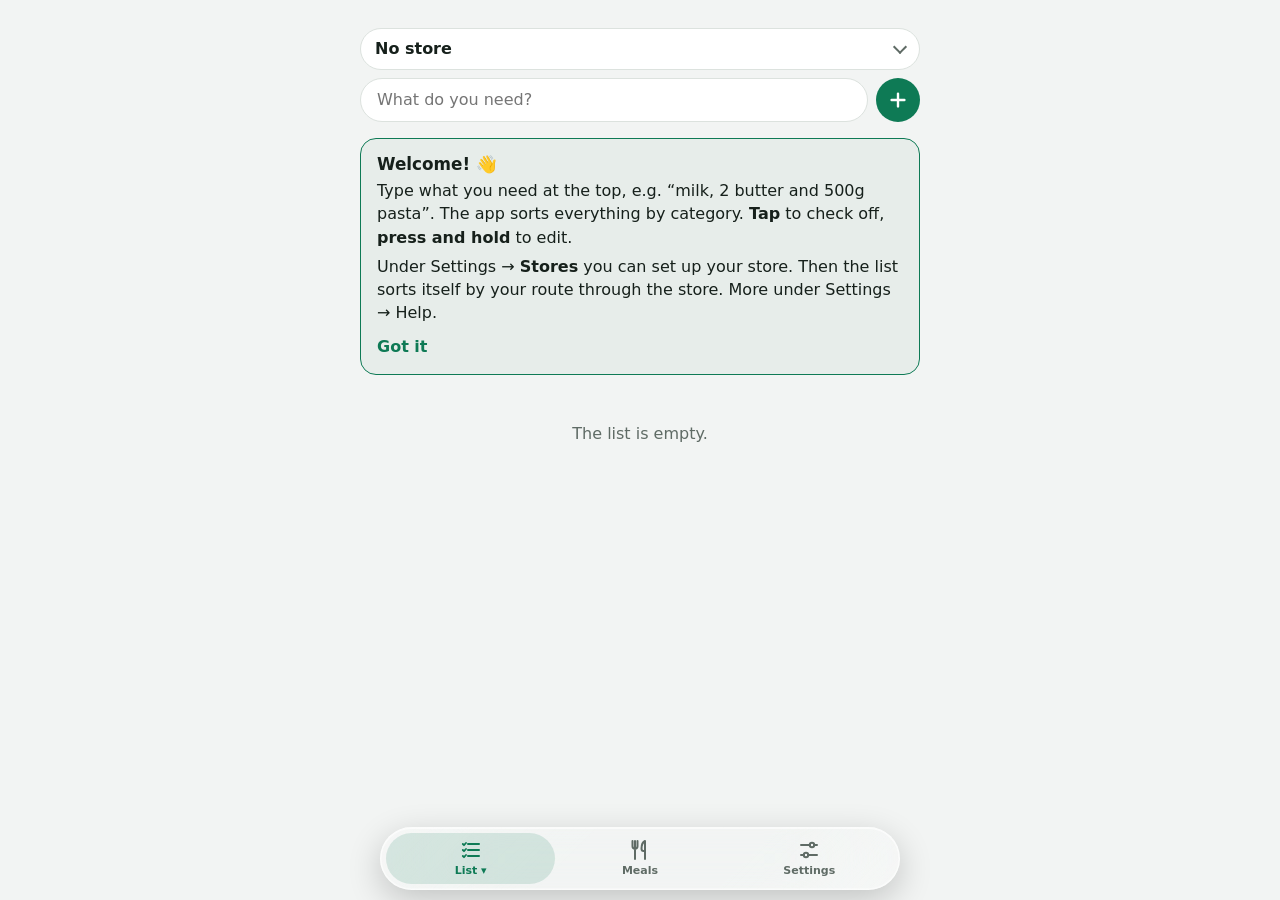
==== commit 26fe62d7: "Englische Fassung der App (noch ohne neue Version) - js/sprache.js: Sprache nach Gerät oder Schalter" ====
--- a/index.html
+++ b/index.html
@@ -22,7 +22,9 @@
 <div id="pages"></div>
 <nav id="tabbar" aria-label="Bereiche"></nav>
 <dialog id="dlg"></dialog>
-<!-- Programm in mehreren Dateien. Reihenfolge ist wichtig: grund.js zuerst, start.js als letzte App-Datei, danach sync.js -->
+<!-- Programm in mehreren Dateien. Reihenfolge ist wichtig: en.js und sprache.js (Sprache), dann grund.js, start.js als letzte App-Datei, danach config.js, sync.js, siri.js, teilen.js -->
+<script src="js/en.js"></script>
+<script src="js/sprache.js"></script>
 <script src="js/grund.js"></script>
 <script src="js/ansichten.js"></script>
 <script src="js/oberflaeche.js"></script>
@@ -39,6 +41,9 @@
 <script src="js/spass.js"></script>
 <script src="js/historie.js"></script>
 <script src="js/start.js"></script>
+<script src="config.js"></script>
 <script src="sync.js"></script>
+<script src="siri.js"></script>
+<script src="teilen.js"></script>
 </body>
 </html>
--- a/style.css
+++ b/style.css
@@ -688,6 +688,13 @@
 .helpbody ul, .helpbody ol { margin: 0 0 8px; padding-left: 20px; }
 .helpbody li { margin: 0 0 6px; }
 .helpbody svg { width: 1.1em; height: 1.1em; vertical-align: -.2em; color: var(--muted); }
+.helpbody code, .siricopy code { font-size: .88em; background: var(--line); border-radius: 6px; padding: 1px 5px; overflow-wrap: anywhere; }
+.helpbody code.sel, .siricopy code.sel { display: inline-block; margin: 4px 0; padding: 4px 8px; -webkit-user-select: all; user-select: all; }
+.siricopy { display: flex; align-items: center; gap: 10px; margin: 4px 0; }
+.siricopy code.sel { flex: 1; min-width: 0; margin: 0; }
+.pwforgot { margin: 14px 4px 0; }
+.pwforgot summary { color: var(--accent); cursor: pointer; font-size: .95rem; }
+.pwforgot p { margin: 6px 0 0; }
 .swrow { display: flex; align-items: center; gap: 12px; cursor: pointer; }
 .swrow > span { flex: 1; min-width: 0; display: grid; }
 .swrow small { color: var(--muted); font-size: .8rem; }
@@ -713,6 +720,35 @@
 .duelabel { display: block; margin: 0 2px 6px; font-size: .75rem; text-transform: uppercase; letter-spacing: .07em; color: var(--muted); font-weight: 700; }
 .duechips { display: flex; flex-wrap: wrap; gap: 6px; }
 .duechip { display: inline-flex; align-items: stretch; border: 1.5px dashed var(--accent); border-radius: 12px; overflow: hidden; background: var(--surface); }
-.dueadd { display: grid; gap: 0; text-align: left; border: 0; background: none; padding: 6px 4px 6px 12px; color: var(--ink); font-weight: 600; font-size: .95rem; line-height: 1.2; }
+.dueadd { display: grid; gap: 0; text-align: left; border: 0; background: none; padding: 6px 12px; color: var(--ink); font-weight: 600; font-size: .95rem; line-height: 1.2; }
 .dueadd small { color: var(--muted); font-weight: 500; font-size: .75rem; }
-.duex { border: 0; background: none; color: var(--muted); font-size: 1.15rem; padding: 0 12px 0 8px; min-width: 36px; }
+.duex { display: grid; place-items: center; flex: none; width: 40px; padding: 0; border: 0; border-left: 1px solid var(--line); background: none; color: var(--muted); }
+.duex svg { display: block; }
+.srow .duenum { flex: 0 0 64px; width: 64px; border: 0; background: transparent; font-size: 16px; padding: 12px 0; color: var(--ink); text-align: center; }
+
+/* Gast-Ansicht (gast.html): geteilte Liste ohne Konto */
+body.guest .wrap { padding-bottom: calc(32px + env(safe-area-inset-bottom, 0px)); }
+.ghead { margin: 0 4px 14px; }
+.ghead h1 { margin: 0; font-size: 1.9rem; line-height: 1.15; overflow-wrap: anywhere; }
+.ghead p { margin: 4px 0 0; color: var(--muted); font-size: .95rem; }
+.ghead p b { color: var(--warn); font-weight: 600; }
+body.guest #gName { font-size: 16px; }
+.gfoot { margin: 24px 4px 0; color: var(--muted); font-size: .85rem; text-align: center; line-height: 1.5; }
+.ghint { margin: 6px 6px 14px; color: var(--muted); font-size: .85rem; line-height: 1.4; }
+.gfoot a { color: var(--accent); text-decoration: none; font-weight: 600; }
+
+/* Einführung: Willkommens-Hinweise (js/hilfe.js, introCard) */
+.intro { background: var(--card, var(--soft)); border: 1px solid var(--accent); border-radius: 16px; padding: 14px 16px 10px; margin: 16px 0; }
+.intro strong { display: block; font-size: 1.05rem; margin-bottom: 4px; }
+.intro p { margin: 0 0 6px; line-height: 1.45; color: var(--ink); }
+.intro .link { color: var(--accent); font-weight: 600; padding: 6px 0; }
+
+/* Seite „Über diese App“ (ueber.html) */
+.about .abox { padding-top: 12px; margin-bottom: 12px; }
+.about .abox h2 { font-size: 1.05rem; margin: 0 0 6px; }
+.about a { color: var(--accent); }
+.aback { margin: 0 4px 10px; }
+.aback a { text-decoration: none; font-weight: 600; }
+.delinfo { margin: 0 4px 10px; padding-left: 20px; }
+.link.danger { color: var(--warn); }
+.swrow > .swicon { flex: none; display: block; width: 44px; text-align: center; font-size: 1.4rem; color: var(--accent); }
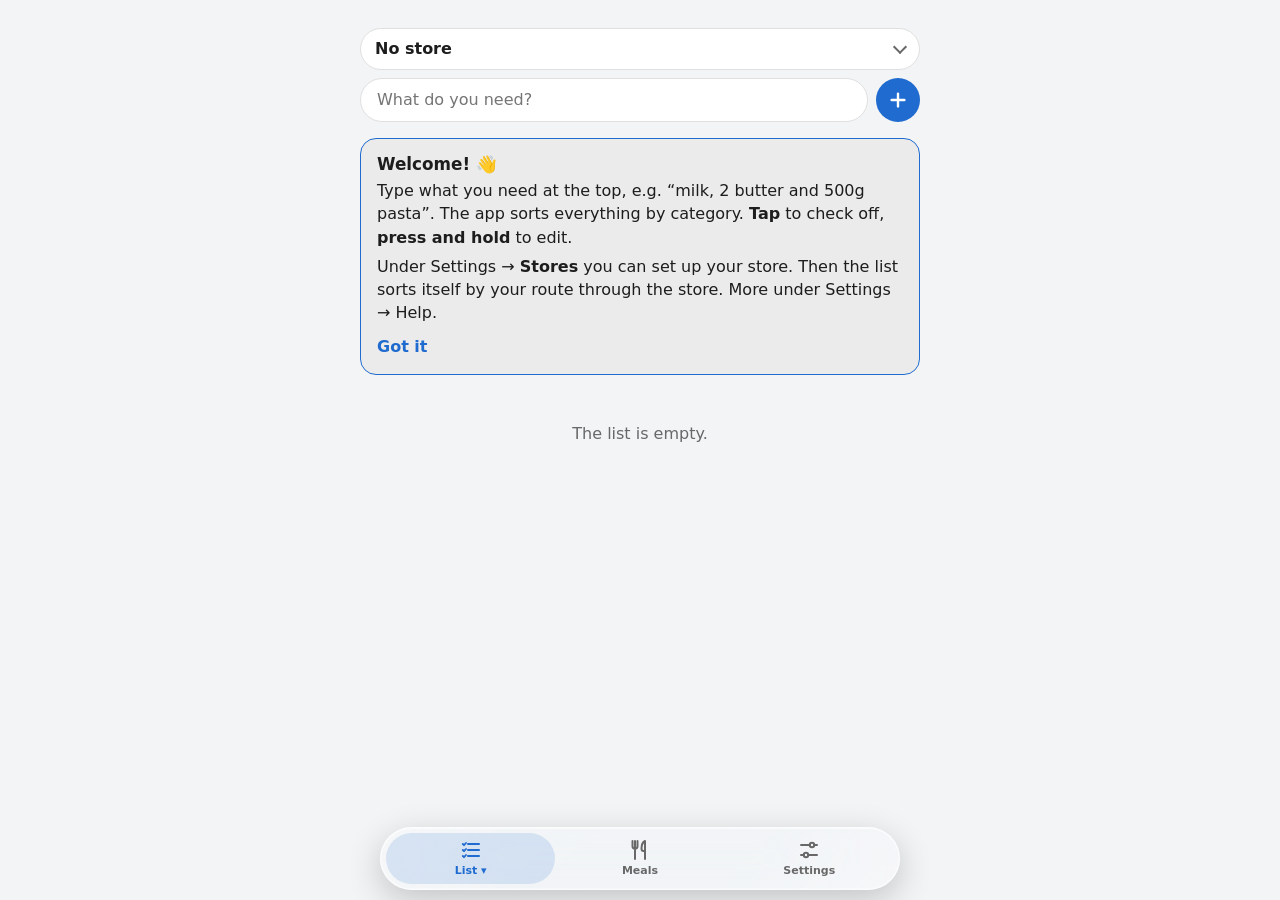
==== commit faaa784b: "0.9.1: Blau als Standard-Akzentfarbe, Hintergrund im Farbton der Akzentfarbe; Doppelte mit Hinweis u" ====
--- a/index.html
+++ b/index.html
@@ -4,8 +4,8 @@
 <meta charset="utf-8">
 <meta name="viewport" content="width=device-width, initial-scale=1, viewport-fit=cover">
 <title>Einkaufsroute</title>
-<meta name="theme-color" content="#F2F4F3" media="(prefers-color-scheme: light)">
-<meta name="theme-color" content="#0D110F" media="(prefers-color-scheme: dark)">
+<meta name="theme-color" content="#F2F4F6" media="(prefers-color-scheme: light)">
+<meta name="theme-color" content="#0E1013" media="(prefers-color-scheme: dark)">
 <meta name="apple-mobile-web-app-capable" content="yes">
 <meta name="mobile-web-app-capable" content="yes">
 <meta name="apple-mobile-web-app-title" content="Einkauf">
--- a/style.css
+++ b/style.css
@@ -1,14 +1,14 @@
 /* Layout: eine schmale Spalte für das iPhone (375 pt breit). Unten die schwebende Leiste (Liste | Essen | Einstellungen).
-   Farben: neutrale Flächen, Grün als Akzent. Hell/Dunkel folgt dem iPhone oder dem Schalter in Einstellungen → Darstellung
-   (setzt data-theme="light"/"dark" auf <html>). Bei Farbänderungen auch THEME_BG in app.js und theme-color in index.html anpassen. */
+   Farben: graue Flächen, der Hintergrund mit einem Hauch der Akzentfarbe (Standard Blau, siehe unten „Akzentfarbe“). Hell/Dunkel folgt dem iPhone oder dem Schalter in Einstellungen → Darstellung
+   (setzt data-theme="light"/"dark" auf <html>). Bei Farbänderungen auch themeBg() in bedienung.js und theme-color in index.html, ueber.html, about.html, gast.html anpassen. */
 :root {
-  --bg: #F2F4F3;
+  --bg: #F2F4F6;
   --surface: #FFFFFF;
-  --ink: #16201B;
-  --muted: #5F6B65;
-  --line: #DCE2DE;
-  --soft: #E7EDEA;
-  --accent: #0E7A55;
+  --ink: #1D1D1D;
+  --muted: #686868;
+  --line: #E0E0E0;
+  --soft: #EBEBEB;
+  --accent: #1F6BCF;
   --on-accent: #FFFFFF;
   --warn: #B3361E;
   --glass: rgba(255, 255, 255, .72);
@@ -19,16 +19,16 @@
 }
 @media (prefers-color-scheme: dark) {
   :root:not([data-theme="light"]) {
-    --bg: #0D110F; --surface: #171C19; --ink: #E9EFEB; --muted: #93A29A;
-    --line: #29312D; --soft: #1F2622; --accent: #4CD49B; --on-accent: #04261A; --warn: #FF8A72;
-    --glass: rgba(30, 36, 33, .66); --glass-line: rgba(255, 255, 255, .08);
+    --bg: #0E1013; --surface: #1B1B1B; --ink: #EDEDED; --muted: #9E9E9E;
+    --line: #2F2F2F; --soft: #242424; --accent: #6AA8FF; --on-accent: #04172E; --warn: #FF8A72;
+    --glass: rgba(34, 34, 34, .66); --glass-line: rgba(255, 255, 255, .08);
     color-scheme: dark;
   }
 }
 :root[data-theme="dark"] {
-  --bg: #0D110F; --surface: #171C19; --ink: #E9EFEB; --muted: #93A29A;
-  --line: #29312D; --soft: #1F2622; --accent: #4CD49B; --on-accent: #04261A; --warn: #FF8A72;
-  --glass: rgba(30, 36, 33, .66); --glass-line: rgba(255, 255, 255, .08);
+  --bg: #0E1013; --surface: #1B1B1B; --ink: #EDEDED; --muted: #9E9E9E;
+  --line: #2F2F2F; --soft: #242424; --accent: #6AA8FF; --on-accent: #04172E; --warn: #FF8A72;
+  --glass: rgba(34, 34, 34, .66); --glass-line: rgba(255, 255, 255, .08);
   color-scheme: dark;
 }
 
@@ -267,6 +267,8 @@
 .sgn b { font-weight: 700; }
 .sgtag { flex: none; max-width: 48%; overflow: hidden; text-overflow: ellipsis; white-space: nowrap; font-size: .75rem; color: var(--muted); }
 .sgtag.on { color: var(--accent); font-weight: 600; }
+.sg.dupnote { padding: 10px 14px; color: var(--accent); font-weight: 600; font-size: .9rem; line-height: 1.3; }
+.sg.dupnote .sgn { white-space: normal; }
 .row.flash { animation: rowflash 1.1s ease-out; }
 @keyframes rowflash { 0%, 55% { background: var(--soft); } 100% { background: transparent; } }
 
@@ -303,7 +305,7 @@
 #toast:not(:popover-open):not(.fallback){display:none}
 
 .catsearch{margin:0 0 8px}
-#catRes .sheetbtn small.on{color:var(--accent,#0f6b4f);font-weight:600}
+#catRes .sheetbtn small.on{color:var(--accent);font-weight:600}
 #catRes .sheetbtn small.muted{color:#8a8a90;font-weight:400}
 #catRes .sheetbtn i{font-style:normal;font-weight:600}
 
@@ -374,7 +376,7 @@
 .row[data-kind="details"]::after,.row[data-kind="check"]::after,.swp[data-kind="open"]::after,.swp[data-kind="edit"]::after,.swp[data-kind="tolist"]::after{background:var(--accent);color:var(--on-accent)}
 .row[data-kind="none"]::after,.swp[data-kind="none"]::after{background:var(--line)}
 .row[data-armed="1"]::after,.swp[data-armed="1"]::after{opacity:1}
-#toast .toastbtn{margin-left:12px;background:none;border:0;color:#8FE3C2;font:inherit;font-weight:700;padding:2px 4px}
+#toast .toastbtn{margin-left:12px;background:none;border:0;color:color-mix(in srgb,var(--accent) 45%,#fff);font:inherit;font-weight:700;padding:2px 4px}
 
 .cards{overflow-x:clip}
 
@@ -482,7 +484,11 @@
 html.kb dialog:not(.viewer) { padding-bottom: 14px; }
 dialog::backdrop { background: rgba(0, 0, 0, .32); }
 
-/* Akzentfarbe (Einstellungen → Darstellung): data-accent auf <html>. Je Farbe hell und dunkel. */
+/* Akzentfarbe (Einstellungen → Darstellung): data-accent auf <html>, ohne = Blau (oben in :root). Je Farbe hell und dunkel.
+   Neue Farbe: auch in ACCENTS in bedienung.js eintragen (Name, Farbe hell und dunkel). */
+:root[data-accent="gruen"] { --accent: #0E7A55; --on-accent: #FFFFFF; }
+@media (prefers-color-scheme: dark) { :root:not([data-theme="light"])[data-accent="gruen"] { --accent: #4CD49B; --on-accent: #04261A; } }
+:root[data-theme="dark"][data-accent="gruen"] { --accent: #4CD49B; --on-accent: #04261A; }
 :root[data-accent="blau"] { --accent: #1F6BCF; --on-accent: #FFFFFF; }
 @media (prefers-color-scheme: dark) { :root:not([data-theme="light"])[data-accent="blau"] { --accent: #6AA8FF; --on-accent: #04172E; } }
 :root[data-theme="dark"][data-accent="blau"] { --accent: #6AA8FF; --on-accent: #04172E; }
@@ -495,6 +501,14 @@
 :root[data-accent="pink"] { --accent: #C2306B; --on-accent: #FFFFFF; }
 @media (prefers-color-scheme: dark) { :root:not([data-theme="light"])[data-accent="pink"] { --accent: #FF7FAE; --on-accent: #3A0A1D; } }
 :root[data-theme="dark"][data-accent="pink"] { --accent: #FF7FAE; --on-accent: #3A0A1D; }
+/* Nur der Hintergrund (--bg) bekommt einen Hauch der Akzentfarbe: feste Helligkeit, Farbton (h) von --accent,
+   Sättigung (c) als kleiner Anteil davon (Grau als eigene Farbe gibt also Grau). Karten, Linien und Schrift bleiben rein grau.
+   Ältere Browser ohne „oklch(from …)“ behalten den festen Wert oben (passt zu Blau). Gleiche Rechnung in themeBg() in bedienung.js (Statusleiste). */
+@supports (color: oklch(from red l calc(c * .5) h)) {
+  :root { --bg: oklch(from var(--accent) .9654 calc(c * .023) h); }
+  @media (prefers-color-scheme: dark) { :root:not([data-theme="light"]) { --bg: oklch(from var(--accent) .1724 calc(c * .053) h); } }
+  :root[data-theme="dark"] { --bg: oklch(from var(--accent) .1724 calc(c * .053) h); }
+}
 .swatches { display: flex; flex-wrap: wrap; gap: 12px; padding: 14px; }
 .swatch { width: 44px; height: 44px; border-radius: 50%; border: 0; padding: 0; background: var(--c); display: grid; place-items: center; color: #fff; box-shadow: inset 0 0 0 1px rgba(0,0,0,.08); }
 .swatch[aria-pressed="true"] { box-shadow: 0 0 0 3px var(--surface), 0 0 0 5px var(--c); }
